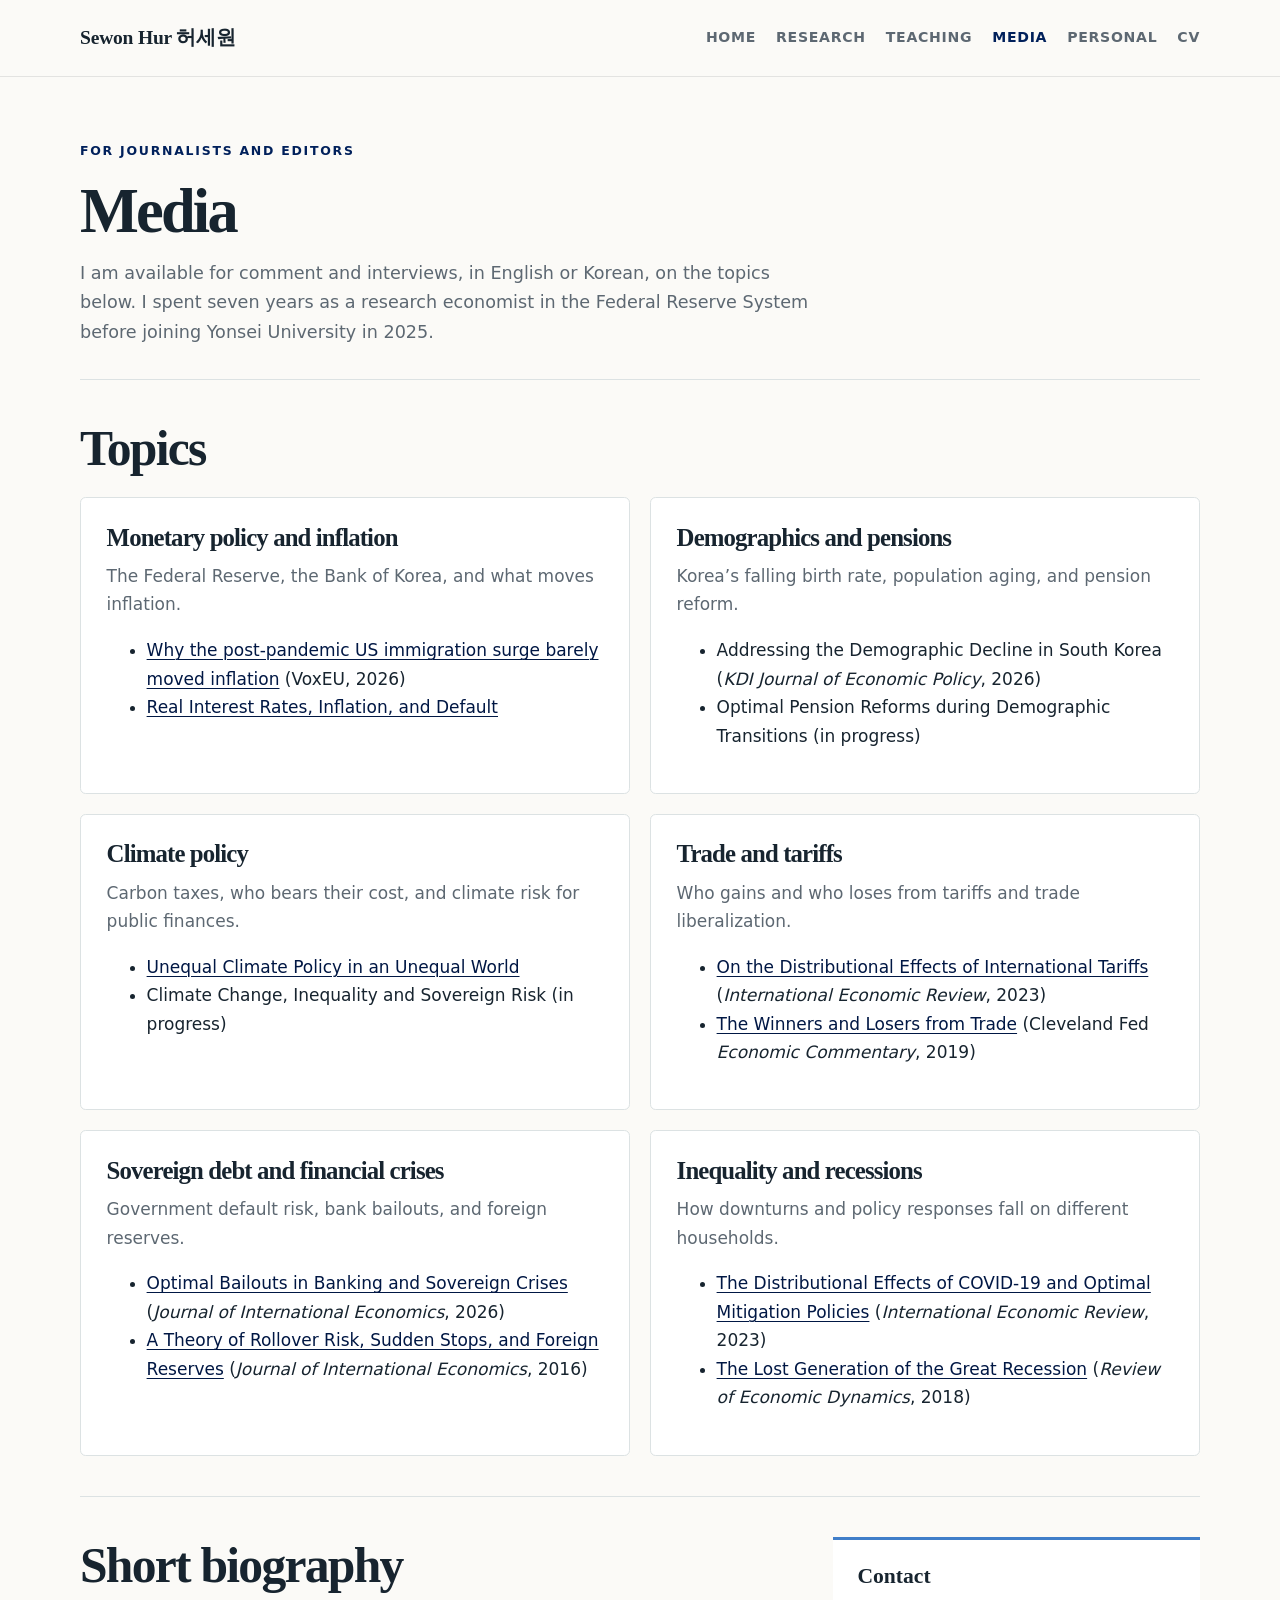
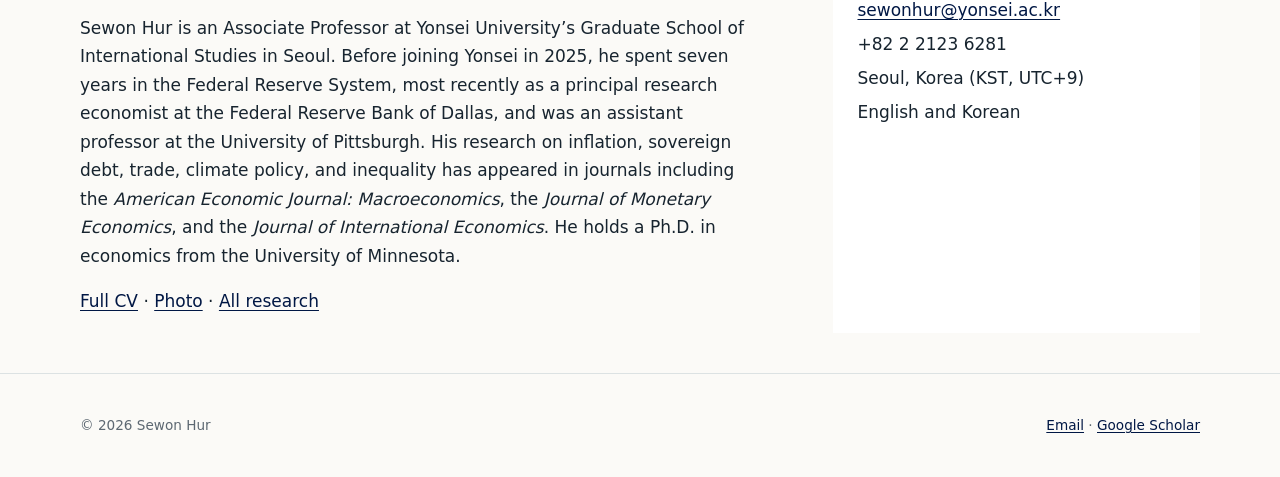
==== media/index.html @ bef2a437 "Add media page for journalists and editors Topics, short biography, and contact details; linked from" ====
<!doctype html>
<html lang="en">
<head>
  <meta charset="utf-8"><meta name="viewport" content="width=device-width, initial-scale=1">
  <title>Media | Sewon Hur</title>
  <meta name="description" content="Sewon Hur, economist at Yonsei University and former Federal Reserve economist, is available for comment on monetary policy, inflation, Korea's demographics and pensions, climate policy, trade, and sovereign debt.">
  <link rel="canonical" href="https://www.sewonhur.com/media/">
  <meta property="og:title" content="Media | Sewon Hur"><meta property="og:url" content="https://www.sewonhur.com/media/"><meta property="og:type" content="website">
  <meta property="og:description" content="Topics, short biography, and contact details for journalists and editors.">
  <meta property="og:image" content="https://www.sewonhur.com/assets/sewon-hur-social.jpg">
  <meta property="og:image:width" content="1200"><meta property="og:image:height" content="630">
  <meta property="og:image:alt" content="Sewon Hur speaking at the 2025 Bank of Korea International Conference">
  <meta name="twitter:card" content="summary_large_image"><meta name="twitter:image" content="https://www.sewonhur.com/assets/sewon-hur-social.jpg">
  <link rel="icon" href="/favicon.svg?v=2" type="image/svg+xml">
  <link rel="stylesheet" href="/styles.css">
</head>
<body>
  <a class="skip-link" href="#main">Skip to content</a>
  <header class="site-header"><div class="nav-wrap"><a class="site-name" href="/">Sewon Hur <span lang="ko">허세원</span></a><nav class="site-nav" aria-label="Primary navigation"><a href="/">Home</a><a href="/research/">Research</a><a href="/teaching/">Teaching</a><a href="/media/" aria-current="page">Media</a><a href="/personal/">Personal</a><a href="/assets/Sewon-Hur-CV.pdf">CV</a></nav></div></header>
  <main id="main" class="container">
    <header class="page-header">
      <p class="eyebrow">For journalists and editors</p>
      <h1 class="page-title">Media</h1>
      <p class="page-intro">I am available for comment and interviews, in English or Korean, on the topics below. I spent seven years as a research economist in the Federal Reserve System before joining Yonsei University in 2025.</p>
    </header>

    <section class="research-section" aria-labelledby="topics">
      <h2 id="topics">Topics</h2>
      <div class="teaching-grid">
        <section class="teaching-card">
          <h2>Monetary policy and inflation</h2>
          <p>The Federal Reserve, the Bank of Korea, and what moves inflation.</p>
          <ul>
            <li><a href="https://cepr.org/voxeu/columns/why-post-pandemic-us-immigration-surge-barely-moved-inflation">Why the post-pandemic US immigration surge barely moved inflation</a> (VoxEU, 2026)</li>
            <li><a href="https://papers.sewonhur.com/HKP_inflation_draft.pdf">Real Interest Rates, Inflation, and Default</a></li>
          </ul>
        </section>
        <section class="teaching-card">
          <h2>Demographics and pensions</h2>
          <p>Korea’s falling birth rate, population aging, and pension reform.</p>
          <ul>
            <li>Addressing the Demographic Decline in South Korea (<em>KDI Journal of Economic Policy</em>, 2026)</li>
            <li>Optimal Pension Reforms during Demographic Transitions (in progress)</li>
          </ul>
        </section>
        <section class="teaching-card">
          <h2>Climate policy</h2>
          <p>Carbon taxes, who bears their cost, and climate risk for public finances.</p>
          <ul>
            <li><a href="https://papers.sewonhur.com/BCH-climate-draft.pdf">Unequal Climate Policy in an Unequal World</a></li>
            <li>Climate Change, Inequality and Sovereign Risk (in progress)</li>
          </ul>
        </section>
        <section class="teaching-card">
          <h2>Trade and tariffs</h2>
          <p>Who gains and who loses from tariffs and trade liberalization.</p>
          <ul>
            <li><a href="https://doi.org/10.1111/iere.12648">On the Distributional Effects of International Tariffs</a> (<em>International Economic Review</em>, 2023)</li>
            <li><a href="https://www.clevelandfed.org/en/newsroom-and-events/publications/economic-commentary/2019-economic-commentaries/ec-201915-winners-and-losers-from-trade.aspx">The Winners and Losers from Trade</a> (Cleveland Fed <em>Economic Commentary</em>, 2019)</li>
          </ul>
        </section>
        <section class="teaching-card">
          <h2>Sovereign debt and financial crises</h2>
          <p>Government default risk, bank bailouts, and foreign reserves.</p>
          <ul>
            <li><a href="https://doi.org/10.1016/j.jinteco.2026.104283">Optimal Bailouts in Banking and Sovereign Crises</a> (<em>Journal of International Economics</em>, 2026)</li>
            <li><a href="https://doi.org/10.1016/j.jinteco.2016.08.006">A Theory of Rollover Risk, Sudden Stops, and Foreign Reserves</a> (<em>Journal of International Economics</em>, 2016)</li>
          </ul>
        </section>
        <section class="teaching-card">
          <h2>Inequality and recessions</h2>
          <p>How downturns and policy responses fall on different households.</p>
          <ul>
            <li><a href="https://doi.org/10.1111/iere.12601">The Distributional Effects of COVID-19 and Optimal Mitigation Policies</a> (<em>International Economic Review</em>, 2023)</li>
            <li><a href="https://doi.org/10.1016/j.red.2018.05.004">The Lost Generation of the Great Recession</a> (<em>Review of Economic Dynamics</em>, 2018)</li>
          </ul>
        </section>
      </div>
    </section>

    <section class="research-section" aria-labelledby="bio">
      <div class="bio-grid">
        <div>
          <h2 id="bio">Short biography</h2>
          <p>Sewon Hur is an Associate Professor at Yonsei University’s Graduate School of International Studies in Seoul. Before joining Yonsei in 2025, he spent seven years in the Federal Reserve System, most recently as a principal research economist at the Federal Reserve Bank of Dallas, and was an assistant professor at the University of Pittsburgh. His research on inflation, sovereign debt, trade, climate policy, and inequality has appeared in journals including the <em>American Economic Journal: Macroeconomics</em>, the <em>Journal of Monetary Economics</em>, and the <em>Journal of International Economics</em>. He holds a Ph.D. in economics from the University of Minnesota.</p>
          <p><a href="/assets/Sewon-Hur-CV.pdf">Full CV</a> · <a href="/assets/sewon-hur-speaking.jpg">Photo</a> · <a href="/research/">All research</a></p>
        </div>
        <aside class="contact-card" aria-label="Media contact">
          <h3>Contact</h3>
          <p><a href="mailto:sewonhur@yonsei.ac.kr">sewonhur@yonsei.ac.kr</a></p>
          <p>+82 2 2123 6281</p>
          <p>Seoul, Korea (KST, UTC+9)</p>
          <p>English and Korean</p>
        </aside>
      </div>
    </section>
  </main>
  <footer class="site-footer"><div class="container footer-wrap"><span>© 2026 Sewon Hur</span><span><a href="mailto:sewonhur@yonsei.ac.kr">Email</a> · <a href="https://scholar.google.com/citations?user=Eo81yaMAAAAJ&amp;hl=en">Google Scholar</a></span></div></footer>
</body>
</html>
---- styles.css ----
:root {
  --ink: #17242f;
  --muted: #5d6872;
  --paper: #fbfaf7;
  --surface: #ffffff;
  --line: #dce2e3;
  --accent: #00205b;
  --accent-dark: #001744;
  --accent-sub: #407ec9;
  --warm: #c66a3d;
  --max-width: 1120px;
  --shadow: 0 18px 50px rgba(23, 36, 47, 0.09);
}

* {
  box-sizing: border-box;
}

html {
  scroll-behavior: smooth;
  scroll-padding-top: 90px;
}

body {
  margin: 0;
  color: var(--ink);
  background: var(--paper);
  font-family: ui-sans-serif, system-ui, -apple-system, BlinkMacSystemFont, "Segoe UI", sans-serif;
  font-size: 17px;
  line-height: 1.68;
  text-rendering: optimizeLegibility;
}

a {
  color: var(--accent-dark);
  text-decoration-thickness: 1px;
  text-underline-offset: 0.18em;
}

a:hover {
  color: var(--warm);
}

img {
  display: block;
  max-width: 100%;
  height: auto;
}

.skip-link {
  position: fixed;
  z-index: 100;
  top: 0.75rem;
  left: 0.75rem;
  padding: 0.65rem 0.9rem;
  transform: translateY(-160%);
  color: white;
  background: var(--ink);
}

.skip-link:focus {
  transform: translateY(0);
}

.site-header {
  position: sticky;
  z-index: 50;
  top: 0;
  border-bottom: 1px solid rgba(23, 36, 47, 0.1);
  background: rgba(251, 250, 247, 0.94);
  -webkit-backdrop-filter: blur(8px);
  backdrop-filter: blur(8px);
}

.nav-wrap {
  width: min(var(--max-width), calc(100% - 2rem));
  min-height: 76px;
  margin-inline: auto;
  display: flex;
  align-items: center;
  justify-content: space-between;
  gap: 1.5rem;
}

.site-name {
  color: var(--ink);
  font-family: Georgia, "Times New Roman", serif;
  font-size: 1.22rem;
  font-weight: 700;
  letter-spacing: -0.01em;
  text-decoration: none;
  white-space: nowrap;
}

.site-nav {
  display: flex;
  flex-wrap: wrap;
  align-items: center;
  justify-content: flex-end;
  gap: 0.35rem 1.25rem;
}

.site-nav a {
  color: var(--muted);
  font-size: 0.88rem;
  font-weight: 700;
  letter-spacing: 0.05em;
  text-decoration: none;
  text-transform: uppercase;
}

.site-nav a[aria-current="page"],
.site-nav a:hover {
  color: var(--accent);
}

main {
  min-height: calc(100vh - 220px);
}

.container {
  width: min(var(--max-width), calc(100% - 2rem));
  margin-inline: auto;
}

.hero {
  padding: clamp(2.4rem, 5vw, 4.5rem) 0 clamp(2.5rem, 5vw, 4.5rem);
}

.hero-grid {
  display: grid;
  grid-template-columns: minmax(0, 1.4fr) minmax(260px, 0.65fr);
  gap: clamp(2.5rem, 7vw, 6rem);
  align-items: start;
}

.eyebrow {
  margin: 0 0 0.8rem;
  color: var(--accent);
  font-size: 0.78rem;
  font-weight: 800;
  letter-spacing: 0.14em;
  text-transform: uppercase;
}

h1,
h2,
h3 {
  color: var(--ink);
  font-family: Georgia, "Times New Roman", serif;
  font-weight: 700;
  line-height: 1.15;
}

h1 {
  max-width: 800px;
  margin: 0;
  font-size: clamp(3rem, 8vw, 6.4rem);
  letter-spacing: -0.055em;
}

.hero h1 span[lang="ko"] {
  display: block;
  margin-top: 0.08em;
  font-size: 0.62em;
  letter-spacing: -0.035em;
}

.page-title {
  font-size: clamp(2.35rem, 5vw, 3.9rem);
  letter-spacing: -0.045em;
}

h2 {
  margin: 0 0 1.25rem;
  font-size: clamp(2rem, 4vw, 3.1rem);
  letter-spacing: -0.035em;
}

h3 {
  margin: 0 0 0.45rem;
  font-size: 1.35rem;
}

.hero-role {
  max-width: 720px;
  margin: 1.4rem 0 0;
  font-family: Georgia, "Times New Roman", serif;
  font-size: clamp(1.35rem, 3vw, 2rem);
  line-height: 1.4;
}

.hero-focus {
  max-width: 680px;
  margin: 1.1rem 0 0;
  color: var(--muted);
  font-size: 1.06rem;
}

.actions {
  display: flex;
  flex-wrap: wrap;
  gap: 0.75rem;
  margin-top: 2rem;
}

.button {
  display: inline-flex;
  align-items: center;
  justify-content: center;
  min-height: 46px;
  padding: 0.62rem 1rem;
  border: 1px solid var(--accent);
  border-radius: 999px;
  color: white;
  background: var(--accent);
  font-size: 0.9rem;
  font-weight: 750;
  text-decoration: none;
}

.button:hover {
  border-color: var(--accent-dark);
  color: white;
  background: var(--accent-dark);
}

.button.secondary {
  color: var(--accent-dark);
  background: transparent;
}

.button.secondary:hover {
  color: white;
  background: var(--accent-dark);
}

.portrait-frame {
  position: relative;
  width: min(100%, 390px);
  margin-inline: auto;
}

.portrait-frame::before {
  position: absolute;
  z-index: -1;
  inset: -1.15rem 1.15rem 1.15rem -1.15rem;
  border-radius: 0.25rem;
  background: #e3eaf4;
  content: "";
}

.portrait-frame img {
  width: 100%;
  aspect-ratio: 3 / 4;
  border-radius: 0.25rem;
  box-shadow: var(--shadow);
  object-fit: cover;
  object-position: center 20%;
}

.section {
  padding: clamp(3.5rem, 7vw, 6rem) 0;
}

.section-rule {
  border-top: 1px solid var(--line);
}

.section-heading {
  display: grid;
  grid-template-columns: 0.45fr 1fr;
  gap: 2rem;
  align-items: start;
  margin-bottom: 2rem;
}

.section-heading p {
  max-width: 680px;
  margin: 0;
  color: var(--muted);
}

.feature-card {
  display: grid;
  grid-template-columns: minmax(0, 1fr) minmax(260px, 0.75fr);
  overflow: hidden;
  border: 1px solid var(--line);
  border-radius: 0.5rem;
  background: var(--surface);
  box-shadow: var(--shadow);
}

.feature-copy {
  padding: clamp(1.5rem, 4vw, 3rem);
}

.feature-copy h3 {
  font-size: clamp(1.7rem, 3vw, 2.35rem);
}

.status {
  display: inline-block;
  margin-bottom: 1rem;
  padding: 0.25rem 0.55rem;
  border-radius: 0.2rem;
  color: var(--accent-dark);
  background: #e7eef8;
  font-size: 0.76rem;
  font-weight: 800;
  letter-spacing: 0.04em;
  text-transform: uppercase;
}

.authors,
.citation,
.meta {
  color: var(--muted);
}

.paper-links {
  display: flex;
  flex-wrap: wrap;
  gap: 0.55rem 1rem;
  margin-top: 1.15rem;
  font-size: 0.92rem;
  font-weight: 750;
}

.feature-figure {
  display: flex;
  flex-direction: column;
  justify-content: center;
  padding: 1.5rem;
  background: #edf2f8;
}

.feature-figure img {
  width: 100%;
}

figcaption {
  margin-top: 0.8rem;
  color: var(--muted);
  font-size: 0.78rem;
  line-height: 1.45;
}

.bio-grid {
  display: grid;
  grid-template-columns: 1.2fr 0.65fr;
  gap: clamp(2rem, 6vw, 5rem);
}

.contact-card {
  padding: 1.5rem;
  border-top: 3px solid var(--accent-sub);
  background: var(--surface);
}

.contact-card p {
  margin: 0.35rem 0;
}

.page-header {
  padding: clamp(2.4rem, 5vw, 4rem) 0 2rem;
}

.page-intro {
  max-width: 730px;
  margin: 0.75rem 0 0;
  color: var(--muted);
  font-size: 1.1rem;
}

.page-banner {
  margin: 0 0 clamp(3rem, 6vw, 5rem);
}

.page-banner img {
  width: 100%;
  aspect-ratio: 16 / 7;
  border-radius: 0.35rem;
  object-fit: cover;
  object-position: center 54%;
}

.page-banner figcaption {
  margin-top: 0.65rem;
}

.research-footer-photo {
  margin-top: clamp(3rem, 6vw, 5rem);
}

.research-section {
  padding: 2.5rem 0;
  border-top: 1px solid var(--line);
}

.research-list {
  list-style: none;
  margin: 0;
  padding: 0;
}

.research-item {
  display: grid;
  grid-template-columns: 2.5rem 1fr;
  gap: 1rem;
  padding: 1.7rem 0;
  border-bottom: 1px solid var(--line);
}

.research-item:last-child {
  border-bottom: 0;
}

.item-number {
  color: var(--warm);
  font-family: Georgia, "Times New Roman", serif;
  font-size: 1.2rem;
  font-variant-numeric: tabular-nums;
}

.research-item p {
  margin: 0.25rem 0;
}

.paper-abstract {
  max-width: 78ch;
  margin-top: 0.8rem;
  color: var(--muted);
}

.paper-abstract-toggle,
.snapshot-next {
  margin: 0;
  padding: 0;
  border: 0;
  color: var(--accent-dark);
  background: none;
  cursor: pointer;
  font: inherit;
  font-weight: inherit;
  text-decoration: underline;
  text-decoration-thickness: 1px;
  text-underline-offset: 0.18em;
}

.paper-abstract-toggle:hover,
.snapshot-next:hover {
  color: var(--warm);
}

.snapshot {
  max-width: 680px;
  margin: 0 0 2.25rem;
}

.snapshot img {
  width: 100%;
  aspect-ratio: 3 / 2;
  border-radius: 0.35rem;
  background: var(--line);
  object-fit: cover;
}

.snapshot figcaption {
  display: flex;
  flex-wrap: wrap;
  justify-content: space-between;
  gap: 0.35rem 1rem;
}

.snapshot-next {
  white-space: nowrap;
  font-size: inherit;
}

.research-item .paper-abstract p {
  margin: 0;
  font-size: 0.92rem;
  line-height: 1.65;
}

.research-title {
  color: var(--ink);
  font-family: Georgia, "Times New Roman", serif;
  font-size: 1.24rem;
  font-weight: 700;
  line-height: 1.4;
  text-decoration: none;
}

.research-title:hover {
  color: var(--accent);
}

.compact-list {
  margin: 0;
  padding-left: 1.25rem;
}

.compact-list li {
  margin-bottom: 0.9rem;
}

.travel-section {
  padding: clamp(2.5rem, 6vw, 4.5rem) 0;
  border-top: 1px solid var(--line);
}

.travel-section:first-of-type {
  border-top: 0;
}

.travel-heading {
  margin-bottom: 1.5rem;
}

.travel-heading h2 {
  margin-bottom: 0.35rem;
}

.travel-heading p {
  max-width: 60ch;
  margin: 0;
  color: var(--muted);
}

.travel-gallery {
  columns: 3 280px;
  column-gap: 1rem;
}

.travel-photo {
  margin: 0 0 1rem;
  break-inside: avoid;
}

.travel-photo img {
  width: 100%;
  border-radius: 0.25rem;
  background: #edf2f8;
  box-shadow: 0 8px 24px rgba(23, 36, 47, 0.08);
}

.teaching-grid {
  display: grid;
  grid-template-columns: repeat(2, minmax(0, 1fr));
  gap: 1.25rem;
}

.teaching-card {
  padding: 1.6rem;
  border: 1px solid var(--line);
  border-radius: 0.35rem;
  background: var(--surface);
}

.teaching-card h2 {
  font-size: 1.55rem;
}

.teaching-card p {
  margin: -0.65rem 0 1rem;
  color: var(--muted);
}

.link-grid {
  display: grid;
  grid-template-columns: repeat(2, minmax(0, 1fr));
  gap: 1rem;
  margin: 0;
  padding: 0;
  list-style: none;
}

.link-card {
  display: flex;
  min-width: 0;
  padding: 1.2rem 1.3rem;
  border: 1px solid var(--line);
  border-radius: 0.35rem;
  flex-direction: column;
  background: var(--surface);
}

.link-card:hover {
  border-color: var(--accent-sub);
}

.link-card a {
  color: var(--ink);
  text-decoration: none;
}

.link-card a:hover {
  color: var(--accent-dark);
  text-decoration: underline;
}

.link-card p {
  margin: 0;
  color: var(--muted);
  font-size: 0.88rem;
}

.name-grid {
  display: grid;
  grid-template-columns: repeat(3, minmax(0, 1fr));
  gap: 0;
  border-top: 1px solid var(--line);
}

.name-grid > * {
  min-width: 0;
  padding: 0.85rem 0.8rem 0.85rem 0;
  border-bottom: 1px solid var(--line);
  overflow-wrap: anywhere;
}

.prose-page {
  max-width: 980px;
}

.music-page-header {
  display: grid;
  grid-template-columns: minmax(0, 1fr) minmax(320px, 0.9fr);
  gap: clamp(2rem, 5vw, 4rem);
  align-items: center;
}

.music-photo-grid {
  display: grid;
  grid-template-columns: minmax(0, 1fr);
  gap: 0.7rem;
  align-items: start;
  justify-self: end;
  width: min(100%, 460px);
}

.music-photo-grid figure {
  min-width: 0;
  margin: 0;
}

.music-photo-grid img {
  width: 100%;
  aspect-ratio: 3 / 2;
  border-radius: 0.25rem;
  object-fit: cover;
}

.music-photo-grid figcaption {
  margin-top: 0.45rem;
  font-size: 0.7rem;
}

.music-highlight {
  display: flex;
  max-width: 760px;
  margin-top: 1.5rem;
  padding: 0.85rem 1rem;
  border-left: 3px solid var(--warm);
  flex-direction: column;
  gap: 0.15rem;
  background: #f4eee8;
  font-size: 0.9rem;
}

.music-highlight span {
  color: var(--muted);
}

.music-era {
  display: grid;
  grid-template-columns: 4rem minmax(0, 1fr);
  gap: 1.5rem;
  padding: clamp(2.25rem, 5vw, 3.5rem) 0;
  border-top: 1px solid var(--line);
}

.era-number {
  padding-top: 0.35rem;
  color: var(--warm);
  font-family: Georgia, "Times New Roman", serif;
  font-size: 1.25rem;
}

.era-copy h2 {
  margin-bottom: 1.5rem;
}

.era-copy h3 {
  margin-top: 2rem;
}

blockquote {
  margin: 2rem 0;
  padding: 1.2rem 1.5rem;
  border-left: 3px solid var(--accent-sub);
  color: var(--muted);
  background: #edf2f8;
  font-family: Georgia, "Times New Roman", serif;
  font-size: 1.08rem;
}

blockquote cite {
  display: block;
  margin-top: 0.7rem;
  font-family: ui-sans-serif, system-ui, sans-serif;
  font-size: 0.8rem;
  font-style: normal;
}

.track-list {
  margin: 1rem 0 0;
  padding: 0;
  list-style: none;
  border-top: 1px solid var(--line);
}

.track-list li {
  display: block;
  padding: 0.65rem 0;
  border-bottom: 1px solid var(--line);
}

.track-list li p {
  margin: 0;
  font-size: 0.92rem;
}

.track-list a,
.music-highlight a {
  font-weight: 750;
}

.back-link {
  margin: 0 0 4rem 5.5rem;
}

.site-footer {
  padding: 2.5rem 0;
  border-top: 1px solid var(--line);
  color: var(--muted);
  font-size: 0.85rem;
}

.footer-wrap {
  display: flex;
  flex-wrap: wrap;
  justify-content: space-between;
  gap: 0.5rem 2rem;
}

:focus-visible {
  outline: 3px solid var(--accent-sub);
  outline-offset: 3px;
}

@media (max-width: 760px) {
  body {
    font-size: 16px;
  }

  .nav-wrap {
    align-items: flex-start;
    flex-direction: column;
    gap: 0.5rem;
    padding: 1rem 0;
  }

  .site-nav {
    justify-content: flex-start;
    gap: 0.4rem 0.9rem;
  }

  .site-nav a {
    font-size: 0.76rem;
  }

  .hero-grid,
  .feature-card,
  .section-heading,
  .bio-grid,
  .teaching-grid,
  .link-grid,
  .music-page-header {
    grid-template-columns: minmax(0, 1fr);
  }

  .hero-copy,
  .feature-copy,
  .feature-figure,
  .section-heading > *,
  .bio-grid > *,
  .teaching-card,
  .research-item article {
    min-width: 0;
  }

  .hero-copy {
    order: 1;
  }

  .portrait-frame {
    order: 2;
    width: min(82%, 330px);
    margin-top: 1rem;
  }

  .section-heading {
    gap: 0;
  }

  .feature-figure {
    padding: 1rem;
  }

  .research-item {
    grid-template-columns: 2rem 1fr;
    gap: 0.55rem;
  }

  .name-grid {
    grid-template-columns: repeat(2, minmax(0, 1fr));
  }

  .music-era {
    grid-template-columns: 2rem minmax(0, 1fr);
    gap: 0.7rem;
  }

  .page-banner img {
    aspect-ratio: 16 / 10;
  }

  .back-link {
    margin-left: 2.7rem;
  }
}

@media (prefers-reduced-motion: reduce) {
  html {
    scroll-behavior: auto;
  }
}
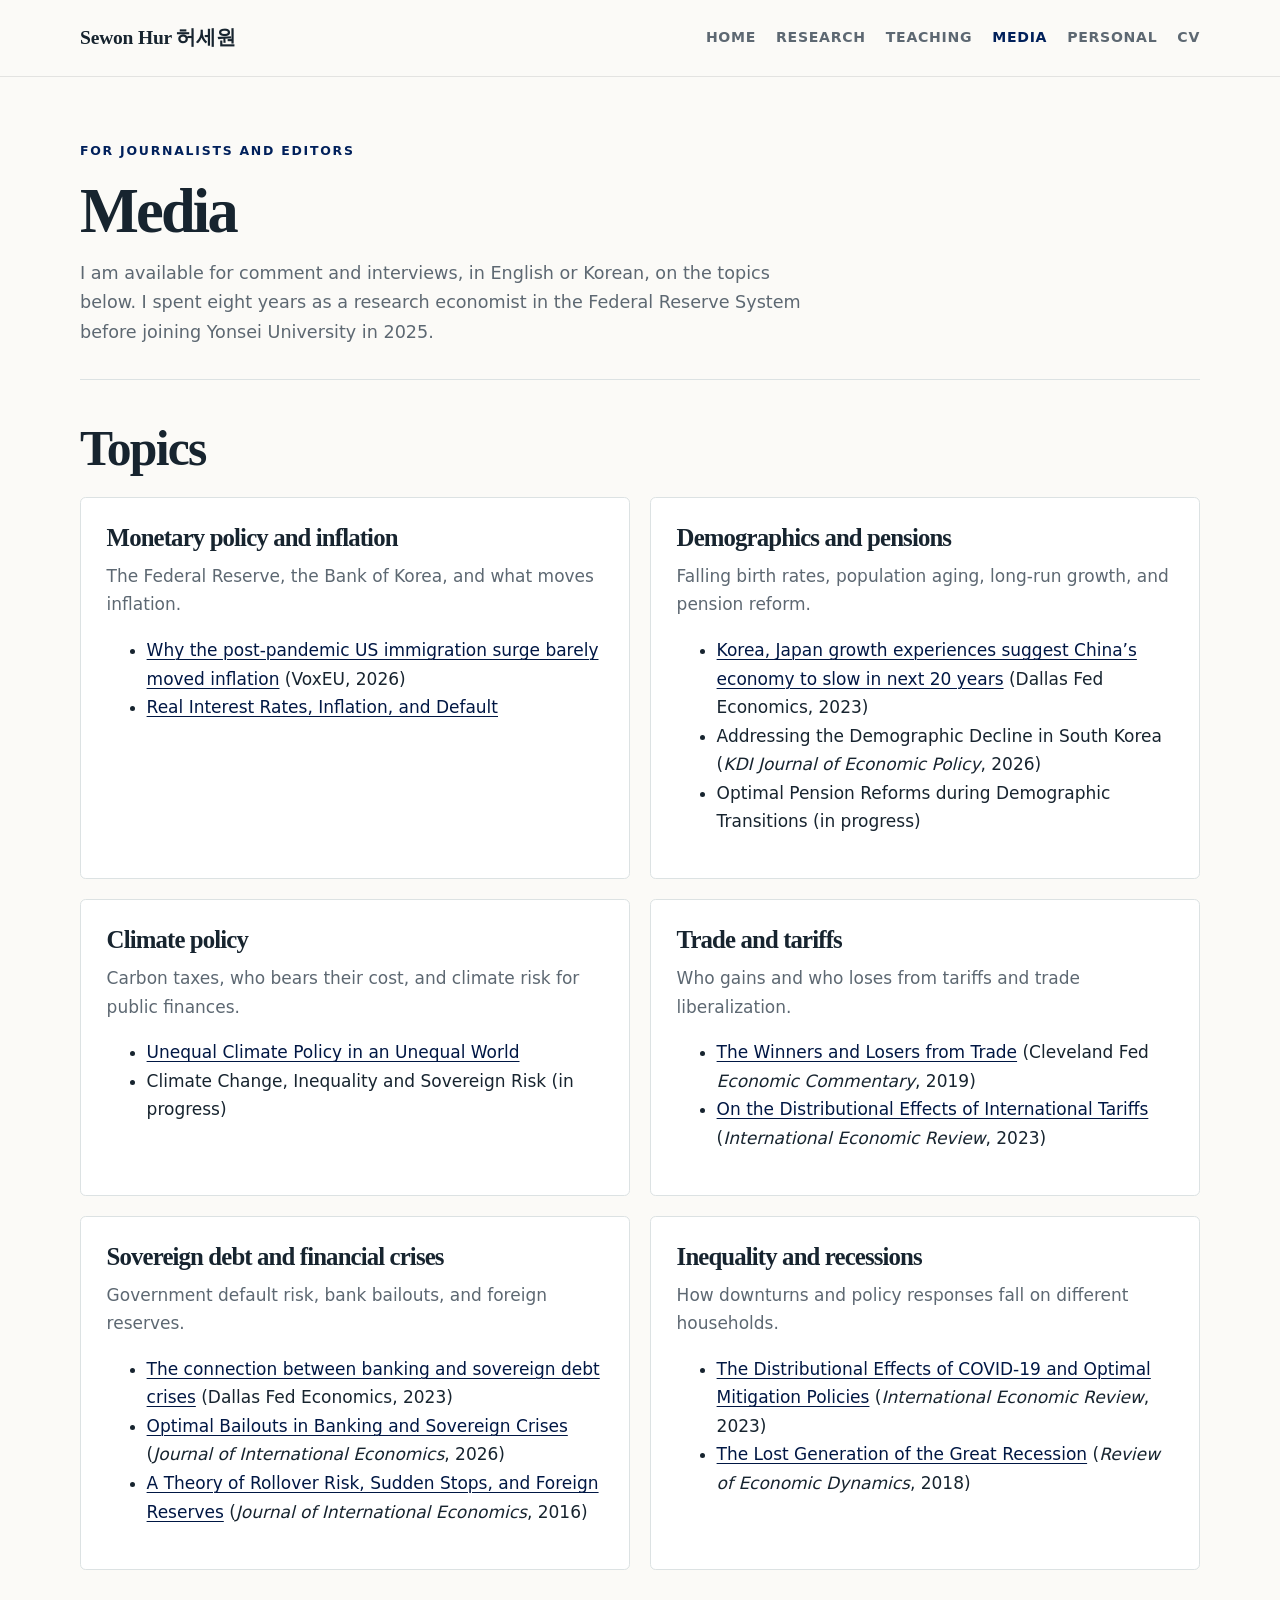
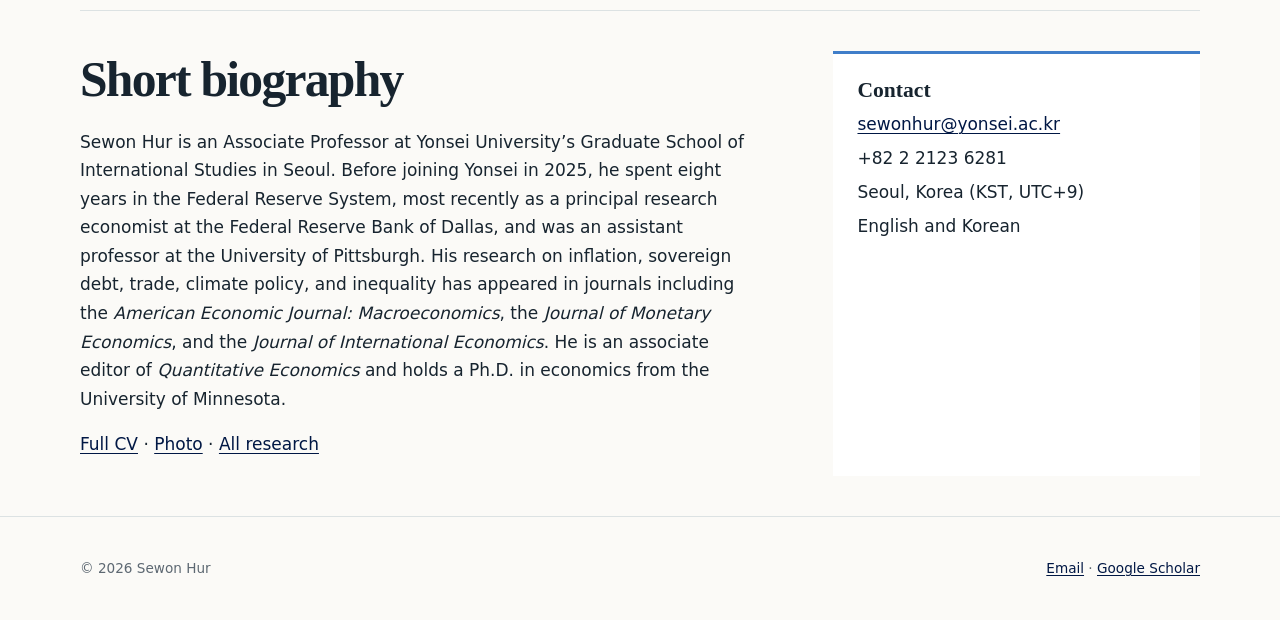
==== commit db741527: "Media page: eight years at the Fed, QE editorship, more general-audience pieces Add the Dallas Fed p" ====
--- a/media/index.html
+++ b/media/index.html
@@ -21,7 +21,7 @@
     <header class="page-header">
       <p class="eyebrow">For journalists and editors</p>
       <h1 class="page-title">Media</h1>
-      <p class="page-intro">I am available for comment and interviews, in English or Korean, on the topics below. I spent seven years as a research economist in the Federal Reserve System before joining Yonsei University in 2025.</p>
+      <p class="page-intro">I am available for comment and interviews, in English or Korean, on the topics below. I spent eight years as a research economist in the Federal Reserve System before joining Yonsei University in 2025.</p>
     </header>
 
     <section class="research-section" aria-labelledby="topics">
@@ -37,8 +37,9 @@
         </section>
         <section class="teaching-card">
           <h2>Demographics and pensions</h2>
-          <p>Korea’s falling birth rate, population aging, and pension reform.</p>
+          <p>Falling birth rates, population aging, long-run growth, and pension reform.</p>
           <ul>
+            <li><a href="https://www.dallasfed.org/research/economics/2023/1114">Korea, Japan growth experiences suggest China’s economy to slow in next 20 years</a> (Dallas Fed Economics, 2023)</li>
             <li>Addressing the Demographic Decline in South Korea (<em>KDI Journal of Economic Policy</em>, 2026)</li>
             <li>Optimal Pension Reforms during Demographic Transitions (in progress)</li>
           </ul>
@@ -55,14 +56,15 @@
           <h2>Trade and tariffs</h2>
           <p>Who gains and who loses from tariffs and trade liberalization.</p>
           <ul>
+            <li><a href="https://www.clevelandfed.org/en/newsroom-and-events/publications/economic-commentary/2019-economic-commentaries/ec-201915-winners-and-losers-from-trade.aspx">The Winners and Losers from Trade</a> (Cleveland Fed <em>Economic Commentary</em>, 2019)</li>
             <li><a href="https://doi.org/10.1111/iere.12648">On the Distributional Effects of International Tariffs</a> (<em>International Economic Review</em>, 2023)</li>
-            <li><a href="https://www.clevelandfed.org/en/newsroom-and-events/publications/economic-commentary/2019-economic-commentaries/ec-201915-winners-and-losers-from-trade.aspx">The Winners and Losers from Trade</a> (Cleveland Fed <em>Economic Commentary</em>, 2019)</li>
           </ul>
         </section>
         <section class="teaching-card">
           <h2>Sovereign debt and financial crises</h2>
           <p>Government default risk, bank bailouts, and foreign reserves.</p>
           <ul>
+            <li><a href="https://www.dallasfed.org/research/economics/2023/0530">The connection between banking and sovereign debt crises</a> (Dallas Fed Economics, 2023)</li>
             <li><a href="https://doi.org/10.1016/j.jinteco.2026.104283">Optimal Bailouts in Banking and Sovereign Crises</a> (<em>Journal of International Economics</em>, 2026)</li>
             <li><a href="https://doi.org/10.1016/j.jinteco.2016.08.006">A Theory of Rollover Risk, Sudden Stops, and Foreign Reserves</a> (<em>Journal of International Economics</em>, 2016)</li>
           </ul>
@@ -82,7 +84,7 @@
       <div class="bio-grid">
         <div>
           <h2 id="bio">Short biography</h2>
-          <p>Sewon Hur is an Associate Professor at Yonsei University’s Graduate School of International Studies in Seoul. Before joining Yonsei in 2025, he spent seven years in the Federal Reserve System, most recently as a principal research economist at the Federal Reserve Bank of Dallas, and was an assistant professor at the University of Pittsburgh. His research on inflation, sovereign debt, trade, climate policy, and inequality has appeared in journals including the <em>American Economic Journal: Macroeconomics</em>, the <em>Journal of Monetary Economics</em>, and the <em>Journal of International Economics</em>. He holds a Ph.D. in economics from the University of Minnesota.</p>
+          <p>Sewon Hur is an Associate Professor at Yonsei University’s Graduate School of International Studies in Seoul. Before joining Yonsei in 2025, he spent eight years in the Federal Reserve System, most recently as a principal research economist at the Federal Reserve Bank of Dallas, and was an assistant professor at the University of Pittsburgh. His research on inflation, sovereign debt, trade, climate policy, and inequality has appeared in journals including the <em>American Economic Journal: Macroeconomics</em>, the <em>Journal of Monetary Economics</em>, and the <em>Journal of International Economics</em>. He is an associate editor of <em>Quantitative Economics</em> and holds a Ph.D. in economics from the University of Minnesota.</p>
           <p><a href="/assets/Sewon-Hur-CV.pdf">Full CV</a> · <a href="/assets/sewon-hur-speaking.jpg">Photo</a> · <a href="/research/">All research</a></p>
         </div>
         <aside class="contact-card" aria-label="Media contact">
